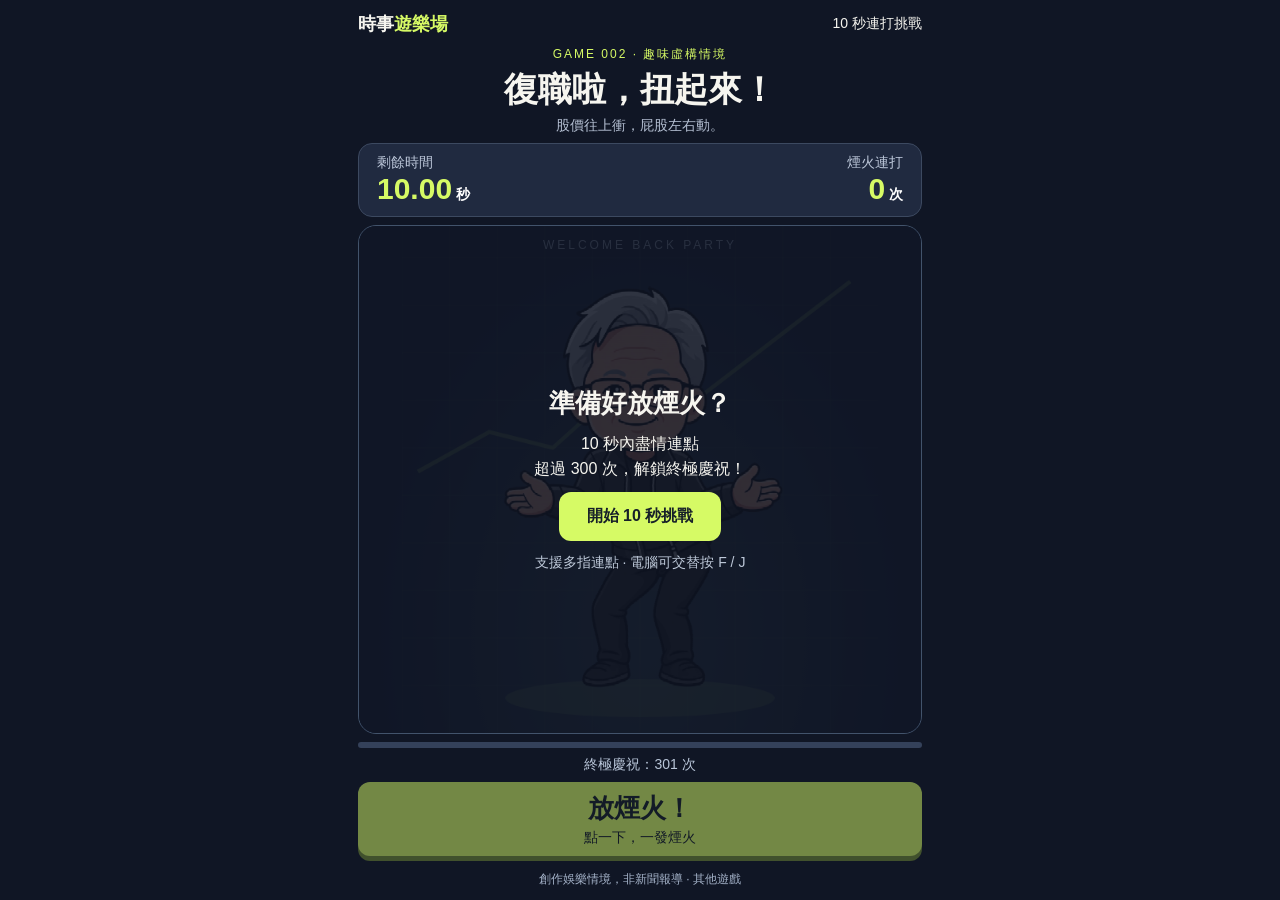
==== games/jensen-dance/index.html @ 9eedd370 "Add Jensen celebration dance game and newest-first game lobby" ====
<!doctype html><html lang="zh-Hant"><head><meta charset="utf-8"><meta name="viewport" content="width=device-width,initial-scale=1,viewport-fit=cover"><title>黃仁勳復職慶祝舞｜時事遊樂場</title><meta name="description" content="10 秒煙火連打挑戰！和皮衣老闆一起扭，超過 300 次解鎖終極慶祝。趣味虛構情境。"><link rel="stylesheet" href="game.css"></head><body><main class="game"><header><a href="../../">時事<span>遊樂場</span></a><span>10 秒連打挑戰</span></header><div class="heading"><small>GAME 002 · 趣味虛構情境</small><h1>復職啦，扭起來！</h1><p>股價往上衝，屁股左右動。</p></div><div class="hud"><div><small>剩餘時間</small><strong id="time">10.00<span> 秒</span></strong></div><div><small>煙火連打</small><strong id="count">0<span> 次</span></strong></div></div><div class="stage"><canvas id="scene" width="600" height="640" aria-label="黃仁勳左右扭腰跳舞，按鈕可放煙火"></canvas><div class="stage-label">WELCOME BACK PARTY</div><div id="mega" hidden role="status"><small>301+ 終極慶祝</small><b>恭喜黃仁勳<br>復職！</b><span>今晚的煙火，你包了！</span></div><div id="overlay"><h2 id="title">準備好放煙火？</h2><p id="message">10 秒內盡情連點<br>超過 300 次，解鎖終極慶祝！</p><button id="start" disabled>角色載入中…</button><p class="tip">支援多指連點 · 電腦可交替按 F / J</p></div></div><div class="progress"><div id="bar"></div></div><div class="goal" id="goal">終極慶祝：301 次</div><button id="tap" disabled>放煙火！<small>點一下，一發煙火</small></button><footer>創作娛樂情境，非新聞報導 · <a href="../../#games">其他遊戲</a></footer></main><script src="game.js"></script></body></html>
---- games/jensen-dance/game.css ----
:root{font-family:Arial,"Noto Sans TC",sans-serif;background:#101625;color:#f6f5ef;color-scheme:dark}*{box-sizing:border-box}body{margin:0;padding:env(safe-area-inset-top) env(safe-area-inset-right) env(safe-area-inset-bottom) env(safe-area-inset-left);height:100dvh;min-height:420px}.game{height:100%;max-width:600px;margin:auto;display:flex;flex-direction:column;padding:12px 18px;gap:8px}header{display:flex;justify-content:space-between;align-items:center;font-size:14px}header a{font-size:18px;font-weight:900}a{color:inherit;text-decoration:none}header a span{color:#d6fa65}.heading{text-align:center}.heading small{font-size:12px;letter-spacing:2px;color:#d6fa65}.heading h1{font-size:clamp(24px,5vw,34px);margin:4px}.heading p{font-size:14px;color:#b4bfd2;margin:0}.hud{display:flex;justify-content:space-between;background:#202a40;padding:10px 18px;border:1px solid #3c4960;border-radius:14px}.hud>div:last-child{text-align:right}.hud small{display:block;color:#bcc7d9;font-size:14px}.hud strong{font-size:30px;font-variant-numeric:tabular-nums;color:#d6fa65}.hud strong span{font-size:14px;color:#fff}.stage{flex:1;min-height:0;position:relative;overflow:hidden;border:1px solid #42536b;border-radius:18px;background:radial-gradient(ellipse at 50% 80%,#344753,#121b31 70%)}canvas{width:100%;height:100%;object-fit:contain;display:block}.stage-label{position:absolute;top:12px;left:0;right:0;text-align:center;font-size:12px;letter-spacing:3px;color:#b4c3d9;pointer-events:none}#overlay{position:absolute;inset:0;display:flex;flex-direction:column;align-items:center;justify-content:center;text-align:center;background:#101625da;padding:12px;gap:10px}#overlay h2{font-size:26px;margin:0}#overlay p{font-size:16px;line-height:1.6;margin:0}button{font:inherit;border:0;border-radius:12px;background:#d6fa65;color:#172029;font-weight:900;cursor:pointer;touch-action:none;-webkit-user-select:none;user-select:none;-webkit-touch-callout:none;-webkit-tap-highlight-color:transparent}button:disabled{opacity:.5;cursor:default}button:focus-visible,a:focus-visible{outline:3px solid #fff;outline-offset:3px}#start{padding:14px 28px;min-height:48px}#overlay .tip{font-size:14px;color:#bdc8d8}#tap{flex-shrink:0;min-height:74px;font-size:26px;box-shadow:0 5px 0 #728c35}#tap small{display:block;font-size:14px;font-weight:500;margin-top:3px}#tap:active:not(:disabled){transform:translateY(3px);box-shadow:0 2px 0 #728c35}.progress{height:6px;background:#34415a;border-radius:5px;overflow:hidden}#bar{height:100%;width:0;background:#d6fa65}.goal{text-align:center;font-size:14px;color:#b9c6d9}footer{text-align:center;font-size:12px;color:#a4b2c8;padding-top:7px}#mega{position:absolute;inset:0;pointer-events:none;display:flex;align-items:center;justify-content:center;flex-direction:column;background:#0c102555;text-align:center;text-shadow:0 4px #1b2135}#mega b{font-size:clamp(32px,8vw,55px);color:#edff92;line-height:1.3;animation:pop .5s ease-out}#mega small{font-size:16px;color:#fff;margin-bottom:14px}#mega span{font-size:18px;margin-top:14px}[hidden],#overlay[hidden],#mega[hidden]{display:none!important}.game{-webkit-user-select:none;user-select:none;-webkit-touch-callout:none}@keyframes pop{from{transform:scale(.3) rotate(-12deg)}to{transform:scale(1) rotate(0)}}@media(max-height:650px){.game{gap:5px;padding:6px 12px}.heading p,.heading small{display:none}.heading h1{font-size:22px}.hud{padding:5px 14px}.hud strong{font-size:24px}#tap{min-height:56px;font-size:22px}footer{padding:3px}#overlay{gap:6px}#overlay h2{font-size:21px}#overlay p{font-size:14px}}@media(prefers-reduced-motion:reduce){#mega b{animation:none}}
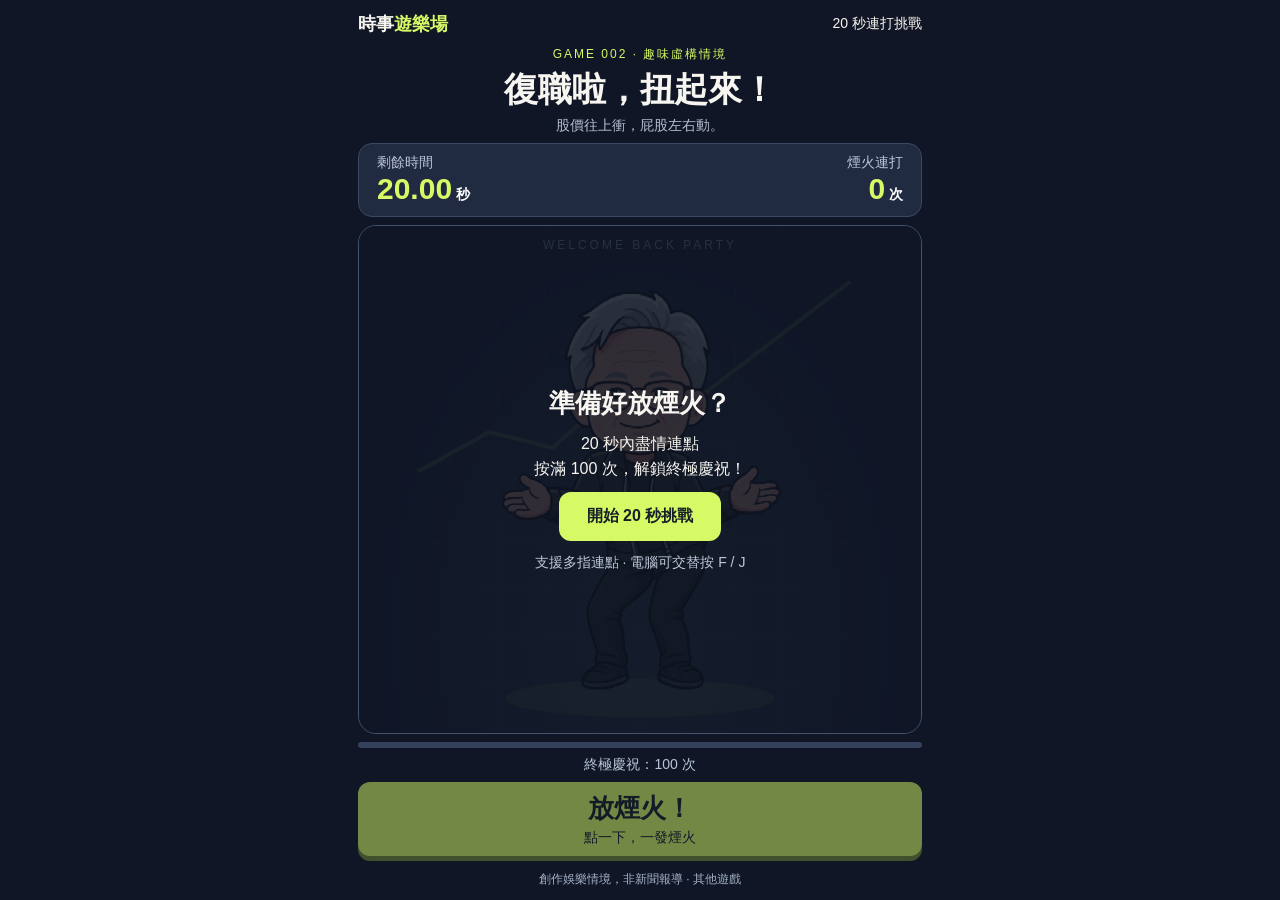
==== commit d9e264a1: "Ease dance challenge to 100 taps in 20 seconds" ====
--- a/games/jensen-dance/index.html
+++ b/games/jensen-dance/index.html
@@ -1 +1 @@
-<!doctype html><html lang="zh-Hant"><head><meta charset="utf-8"><meta name="viewport" content="width=device-width,initial-scale=1,viewport-fit=cover"><title>黃仁勳復職慶祝舞｜時事遊樂場</title><meta name="description" content="10 秒煙火連打挑戰！和皮衣老闆一起扭，超過 300 次解鎖終極慶祝。趣味虛構情境。"><link rel="stylesheet" href="game.css"></head><body><main class="game"><header><a href="../../">時事<span>遊樂場</span></a><span>10 秒連打挑戰</span></header><div class="heading"><small>GAME 002 · 趣味虛構情境</small><h1>復職啦，扭起來！</h1><p>股價往上衝，屁股左右動。</p></div><div class="hud"><div><small>剩餘時間</small><strong id="time">10.00<span> 秒</span></strong></div><div><small>煙火連打</small><strong id="count">0<span> 次</span></strong></div></div><div class="stage"><canvas id="scene" width="600" height="640" aria-label="黃仁勳左右扭腰跳舞，按鈕可放煙火"></canvas><div class="stage-label">WELCOME BACK PARTY</div><div id="mega" hidden role="status"><small>301+ 終極慶祝</small><b>恭喜黃仁勳<br>復職！</b><span>今晚的煙火，你包了！</span></div><div id="overlay"><h2 id="title">準備好放煙火？</h2><p id="message">10 秒內盡情連點<br>超過 300 次，解鎖終極慶祝！</p><button id="start" disabled>角色載入中…</button><p class="tip">支援多指連點 · 電腦可交替按 F / J</p></div></div><div class="progress"><div id="bar"></div></div><div class="goal" id="goal">終極慶祝：301 次</div><button id="tap" disabled>放煙火！<small>點一下，一發煙火</small></button><footer>創作娛樂情境，非新聞報導 · <a href="../../#games">其他遊戲</a></footer></main><script src="game.js"></script></body></html>
+<!doctype html><html lang="zh-Hant"><head><meta charset="utf-8"><meta name="viewport" content="width=device-width,initial-scale=1,viewport-fit=cover"><title>黃仁勳復職慶祝舞｜時事遊樂場</title><meta name="description" content="20 秒煙火連打挑戰！和皮衣老闆一起扭，按滿 100 次解鎖終極慶祝。趣味虛構情境。"><link rel="stylesheet" href="game.css"></head><body><main class="game"><header><a href="../../">時事<span>遊樂場</span></a><span>20 秒連打挑戰</span></header><div class="heading"><small>GAME 002 · 趣味虛構情境</small><h1>復職啦，扭起來！</h1><p>股價往上衝，屁股左右動。</p></div><div class="hud"><div><small>剩餘時間</small><strong id="time">20.00<span> 秒</span></strong></div><div><small>煙火連打</small><strong id="count">0<span> 次</span></strong></div></div><div class="stage"><canvas id="scene" width="600" height="640" aria-label="黃仁勳左右扭腰跳舞，按鈕可放煙火"></canvas><div class="stage-label">WELCOME BACK PARTY</div><div id="mega" hidden role="status"><small>100+ 終極慶祝</small><b>恭喜黃仁勳<br>復職！</b><span>今晚的煙火，你包了！</span></div><div id="overlay"><h2 id="title">準備好放煙火？</h2><p id="message">20 秒內盡情連點<br>按滿 100 次，解鎖終極慶祝！</p><button id="start" disabled>角色載入中…</button><p class="tip">支援多指連點 · 電腦可交替按 F / J</p></div></div><div class="progress"><div id="bar"></div></div><div class="goal" id="goal">終極慶祝：100 次</div><button id="tap" disabled>放煙火！<small>點一下，一發煙火</small></button><footer>創作娛樂情境，非新聞報導 · <a href="../../#games">其他遊戲</a></footer></main><script src="game.js"></script></body></html>
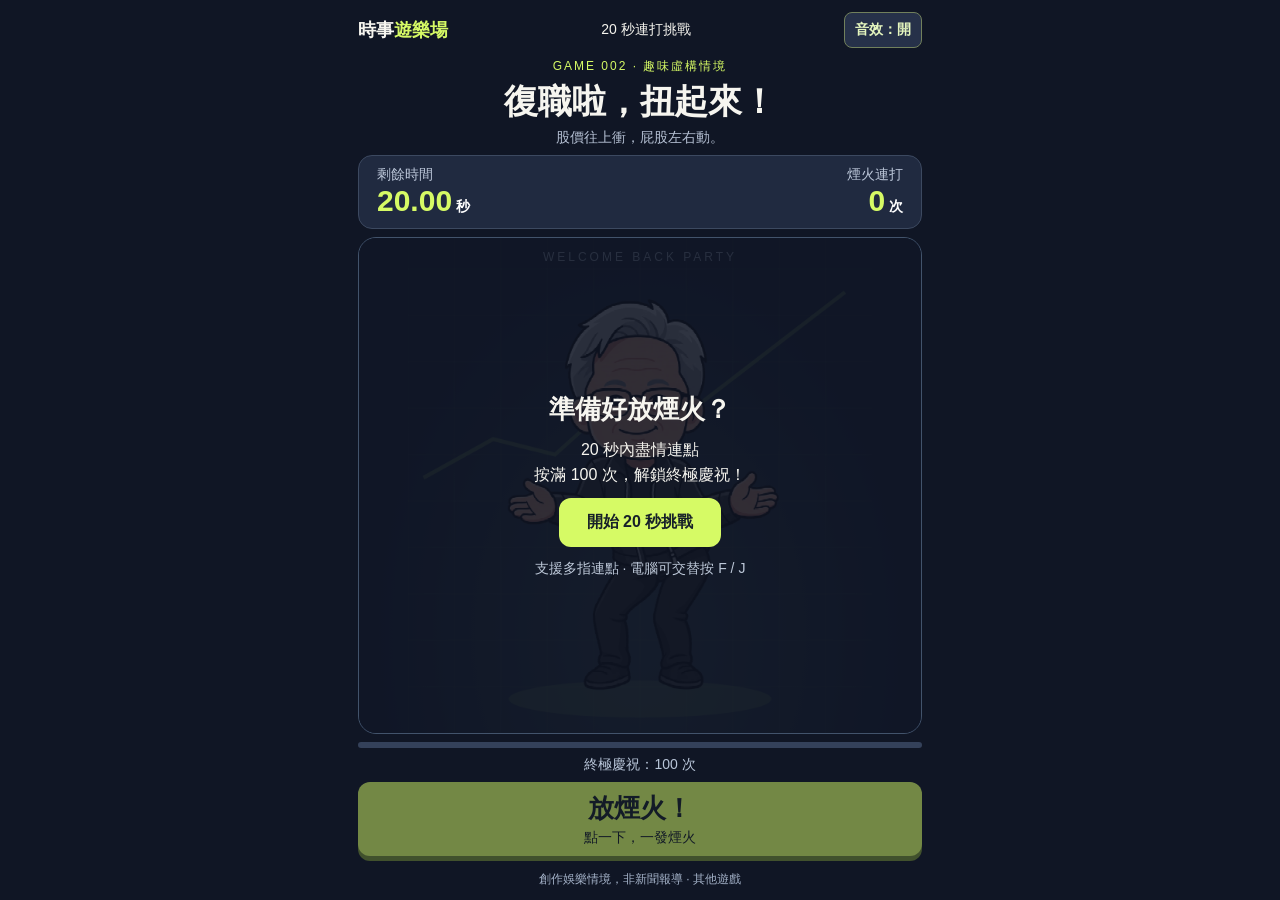
==== commit 5d612b99: "Standardize game result posters and sharing, add simple sound effects" ====
--- a/games/jensen-dance/index.html
+++ b/games/jensen-dance/index.html
@@ -1 +1 @@
-<!doctype html><html lang="zh-Hant"><head><meta charset="utf-8"><meta name="viewport" content="width=device-width,initial-scale=1,viewport-fit=cover"><title>黃仁勳復職慶祝舞｜時事遊樂場</title><meta name="description" content="20 秒煙火連打挑戰！和皮衣老闆一起扭，按滿 100 次解鎖終極慶祝。趣味虛構情境。"><link rel="stylesheet" href="game.css"></head><body><main class="game"><header><a href="../../">時事<span>遊樂場</span></a><span>20 秒連打挑戰</span></header><div class="heading"><small>GAME 002 · 趣味虛構情境</small><h1>復職啦，扭起來！</h1><p>股價往上衝，屁股左右動。</p></div><div class="hud"><div><small>剩餘時間</small><strong id="time">20.00<span> 秒</span></strong></div><div><small>煙火連打</small><strong id="count">0<span> 次</span></strong></div></div><div class="stage"><canvas id="scene" width="600" height="640" aria-label="黃仁勳左右扭腰跳舞，按鈕可放煙火"></canvas><div class="stage-label">WELCOME BACK PARTY</div><div id="mega" hidden role="status"><small>100+ 終極慶祝</small><b>恭喜黃仁勳<br>復職！</b><span>今晚的煙火，你包了！</span></div><div id="overlay"><h2 id="title">準備好放煙火？</h2><p id="message">20 秒內盡情連點<br>按滿 100 次，解鎖終極慶祝！</p><button id="start" disabled>角色載入中…</button><p class="tip">支援多指連點 · 電腦可交替按 F / J</p></div></div><div class="progress"><div id="bar"></div></div><div class="goal" id="goal">終極慶祝：100 次</div><button id="tap" disabled>放煙火！<small>點一下，一發煙火</small></button><footer>創作娛樂情境，非新聞報導 · <a href="../../#games">其他遊戲</a></footer></main><script src="game.js"></script></body></html>
+<!doctype html><html lang="zh-Hant"><head><meta charset="utf-8"><meta name="viewport" content="width=device-width,initial-scale=1,viewport-fit=cover"><title>黃仁勳復職慶祝舞｜時事遊樂場</title><meta name="description" content="20 秒煙火連打挑戰！和皮衣老闆一起扭，按滿 100 次解鎖終極慶祝。趣味虛構情境。"><link rel="stylesheet" href="game.css"><link rel="stylesheet" href="../../shared/arcade.css"></head><body><main class="game"><header><a href="../../">時事<span>遊樂場</span></a><span>20 秒連打挑戰</span></header><div class="heading"><small>GAME 002 · 趣味虛構情境</small><h1>復職啦，扭起來！</h1><p>股價往上衝，屁股左右動。</p></div><div class="hud"><div><small>剩餘時間</small><strong id="time">20.00<span> 秒</span></strong></div><div><small>煙火連打</small><strong id="count">0<span> 次</span></strong></div></div><div class="stage"><canvas id="scene" width="600" height="640" aria-label="黃仁勳左右扭腰跳舞，按鈕可放煙火"></canvas><div class="stage-label">WELCOME BACK PARTY</div><div id="mega" hidden role="status"><small>100+ 終極慶祝</small><b>恭喜黃仁勳<br>復職！</b><span>今晚的煙火，你包了！</span></div><div id="overlay"><h2 id="title">準備好放煙火？</h2><p id="message">20 秒內盡情連點<br>按滿 100 次，解鎖終極慶祝！</p><button id="start" disabled>角色載入中…</button><p class="tip">支援多指連點 · 電腦可交替按 F / J</p></div></div><div class="progress"><div id="bar"></div></div><div class="goal" id="goal">終極慶祝：100 次</div><button id="tap" disabled>放煙火！<small>點一下，一發煙火</small></button><footer>創作娛樂情境，非新聞報導 · <a href="../../#games">其他遊戲</a></footer></main><script src="../../shared/arcade.js"></script><script src="game.js"></script></body></html>
--- a/shared/arcade.css
+++ b/shared/arcade.css
@@ -0,0 +1 @@
+.arcade-sound{font:700 14px system-ui!important;border:1px solid #71805c!important;border-radius:8px!important;padding:7px 10px!important;background:#263149!important;color:#e4f5be!important;white-space:nowrap;cursor:pointer;min-height:36px}.arcade-result-open{overflow:hidden!important}.arcade-results{position:fixed;inset:0;z-index:1000;background:#101625f7;overflow-y:auto;overscroll-behavior:contain;padding:max(16px,env(safe-area-inset-top)) 16px max(20px,env(safe-area-inset-bottom));color:#f6f5ef;font:16px system-ui;touch-action:pan-y}.arcade-results[hidden]{display:none!important}.arcade-result-inner{width:min(100%,420px);margin:auto}.arcade-results h2{text-align:center;font-size:20px;margin:0 0 12px}.arcade-poster{display:block;width:100%;height:auto;aspect-ratio:4/5;border-radius:12px;-webkit-touch-callout:default;user-select:auto}.arcade-actions,.arcade-social{display:flex;flex-wrap:wrap;gap:8px;margin:12px 0}.arcade-actions>*{flex:1 1 125px;text-align:center}.arcade-results button,.arcade-results a{display:block;padding:13px 12px;border:0;border-radius:10px;background:#d6fa65;color:#152139;font:800 15px system-ui;text-decoration:none;cursor:pointer;min-height:46px;touch-action:manipulation}.arcade-results button:disabled{opacity:.5}.arcade-social a{background:#2c405b;color:white}.arcade-results summary{cursor:pointer;padding:12px;background:#29364c;border-radius:8px}.arcade-results p{font-size:14px;line-height:1.6}.arcade-results textarea{width:100%;min-height:110px;padding:10px;font:16px system-ui;user-select:text;-webkit-user-select:text;-webkit-touch-callout:default}.arcade-status:empty{display:none}.arcade-results :focus-visible{outline:3px solid white;outline-offset:3px}
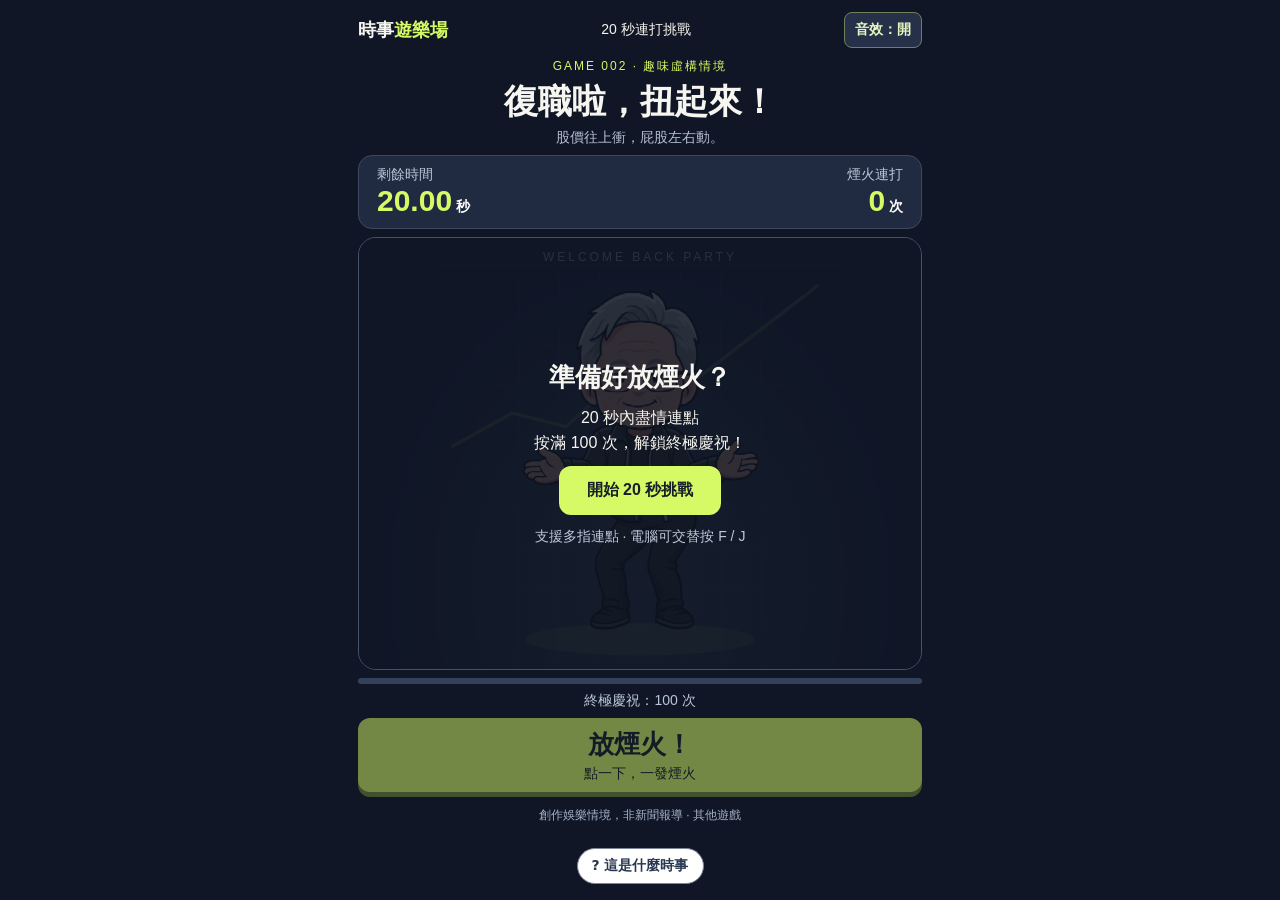
==== commit f09067ea: "Add stage dismantling game and shared news explainers" ====
--- a/games/jensen-dance/index.html
+++ b/games/jensen-dance/index.html
@@ -1 +1 @@
-<!doctype html><html lang="zh-Hant"><head><meta charset="utf-8"><meta name="viewport" content="width=device-width,initial-scale=1,viewport-fit=cover"><title>黃仁勳復職慶祝舞｜時事遊樂場</title><meta name="description" content="20 秒煙火連打挑戰！和皮衣老闆一起扭，按滿 100 次解鎖終極慶祝。趣味虛構情境。"><link rel="stylesheet" href="game.css"><link rel="stylesheet" href="../../shared/arcade.css"></head><body><main class="game"><header><a href="../../">時事<span>遊樂場</span></a><span>20 秒連打挑戰</span></header><div class="heading"><small>GAME 002 · 趣味虛構情境</small><h1>復職啦，扭起來！</h1><p>股價往上衝，屁股左右動。</p></div><div class="hud"><div><small>剩餘時間</small><strong id="time">20.00<span> 秒</span></strong></div><div><small>煙火連打</small><strong id="count">0<span> 次</span></strong></div></div><div class="stage"><canvas id="scene" width="600" height="640" aria-label="黃仁勳左右扭腰跳舞，按鈕可放煙火"></canvas><div class="stage-label">WELCOME BACK PARTY</div><div id="mega" hidden role="status"><small>100+ 終極慶祝</small><b>恭喜黃仁勳<br>復職！</b><span>今晚的煙火，你包了！</span></div><div id="overlay"><h2 id="title">準備好放煙火？</h2><p id="message">20 秒內盡情連點<br>按滿 100 次，解鎖終極慶祝！</p><button id="start" disabled>角色載入中…</button><p class="tip">支援多指連點 · 電腦可交替按 F / J</p></div></div><div class="progress"><div id="bar"></div></div><div class="goal" id="goal">終極慶祝：100 次</div><button id="tap" disabled>放煙火！<small>點一下，一發煙火</small></button><footer>創作娛樂情境，非新聞報導 · <a href="../../#games">其他遊戲</a></footer></main><script src="../../shared/arcade.js"></script><script src="game.js"></script></body></html>
+<!doctype html><html lang="zh-Hant"><head><meta charset="utf-8"><meta name="viewport" content="width=device-width,initial-scale=1,viewport-fit=cover"><title>黃仁勳復職慶祝舞｜時事遊樂場</title><meta name="description" content="20 秒煙火連打挑戰！和皮衣老闆一起扭，按滿 100 次解鎖終極慶祝。趣味虛構情境。"><link rel="stylesheet" href="game.css"><link rel="stylesheet" href="../../shared/arcade.css"></head><body><main class="game"><header><a href="../../">時事<span>遊樂場</span></a><span>20 秒連打挑戰</span></header><div class="heading"><small>GAME 002 · 趣味虛構情境</small><h1>復職啦，扭起來！</h1><p>股價往上衝，屁股左右動。</p></div><div class="hud"><div><small>剩餘時間</small><strong id="time">20.00<span> 秒</span></strong></div><div><small>煙火連打</small><strong id="count">0<span> 次</span></strong></div></div><div class="stage"><canvas id="scene" width="600" height="640" aria-label="黃仁勳左右扭腰跳舞，按鈕可放煙火"></canvas><div class="stage-label">WELCOME BACK PARTY</div><div id="mega" hidden role="status"><small>100+ 終極慶祝</small><b>恭喜黃仁勳<br>復職！</b><span>今晚的煙火，你包了！</span></div><div id="overlay"><h2 id="title">準備好放煙火？</h2><p id="message">20 秒內盡情連點<br>按滿 100 次，解鎖終極慶祝！</p><button id="start" disabled>角色載入中…</button><p class="tip">支援多指連點 · 電腦可交替按 F / J</p></div></div><div class="progress"><div id="bar"></div></div><div class="goal" id="goal">終極慶祝：100 次</div><button id="tap" disabled>放煙火！<small>點一下，一發煙火</small></button><footer>創作娛樂情境，非新聞報導 · <a href="../../#games">其他遊戲</a></footer></main><script src="../../shared/arcade.js"></script><script src="game.js"></script><script src="../../shared/news.js" data-game="jensen-dance"></script></body></html>
